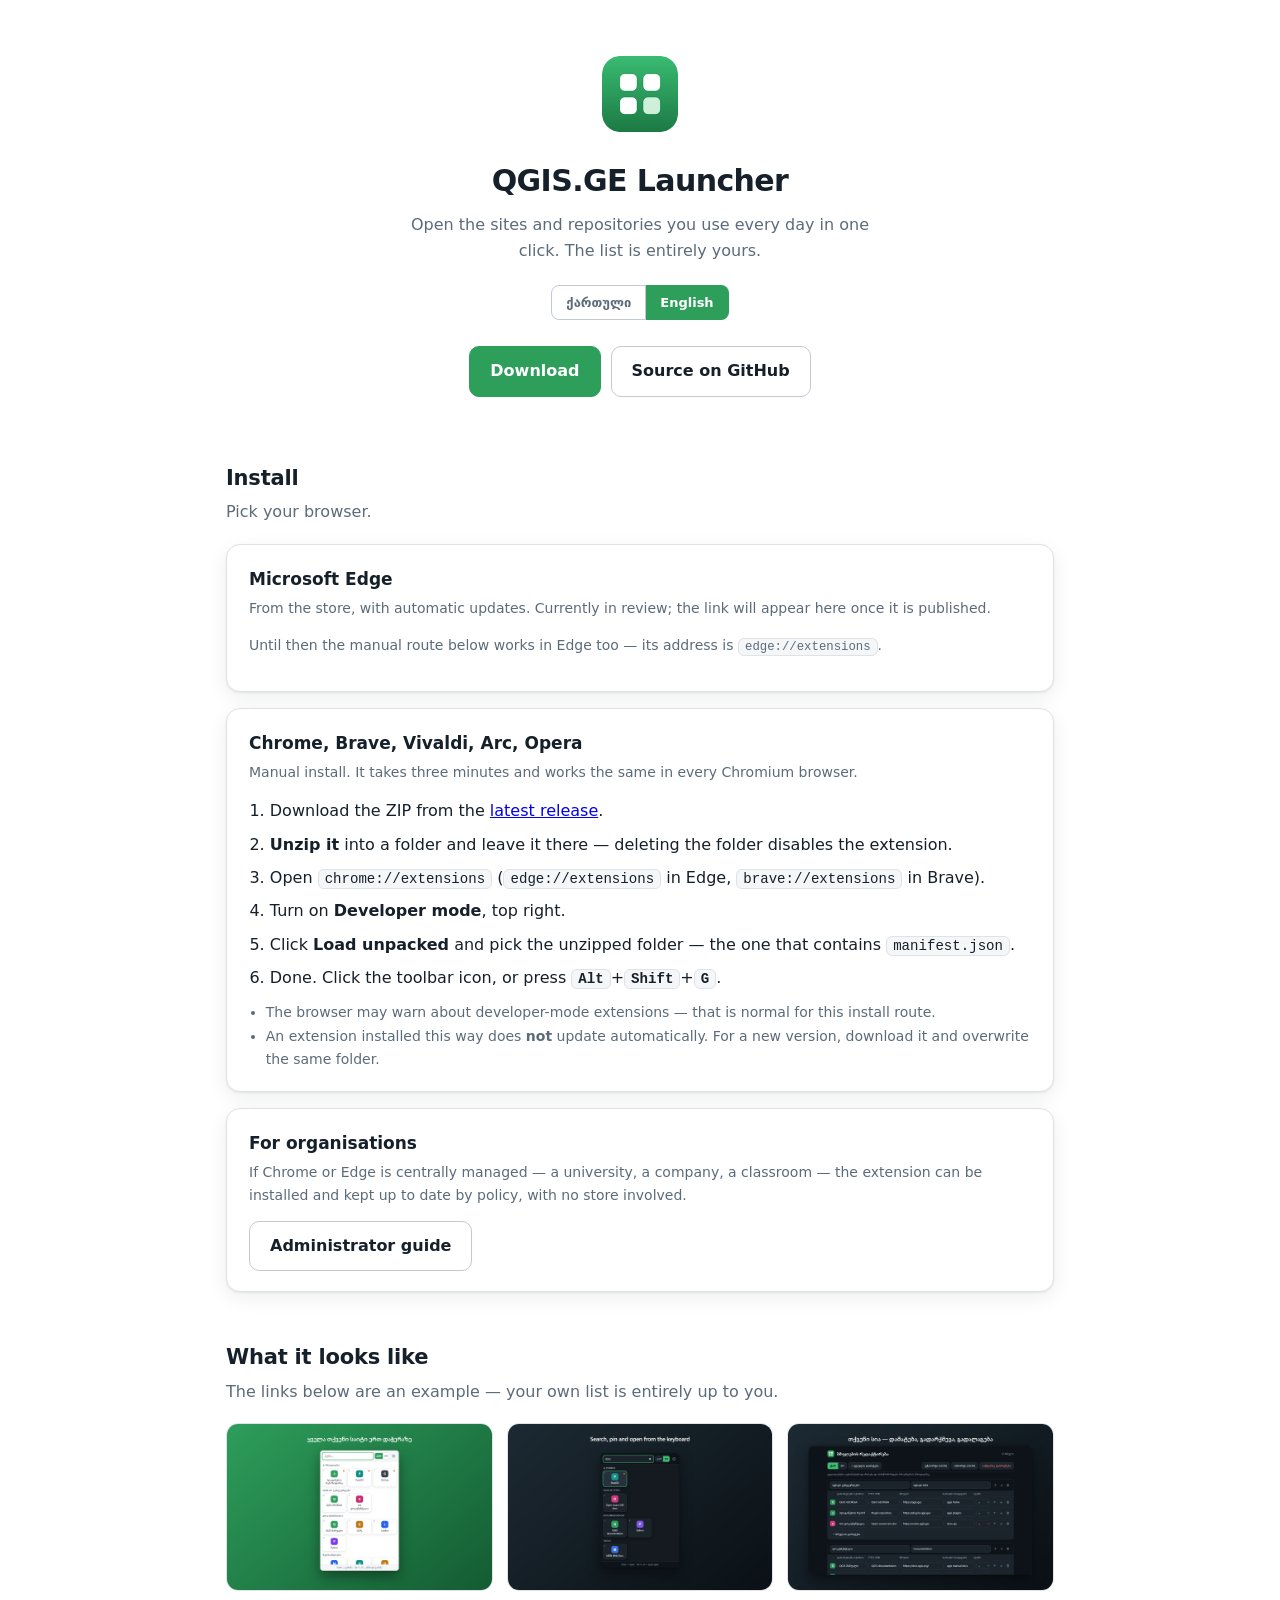
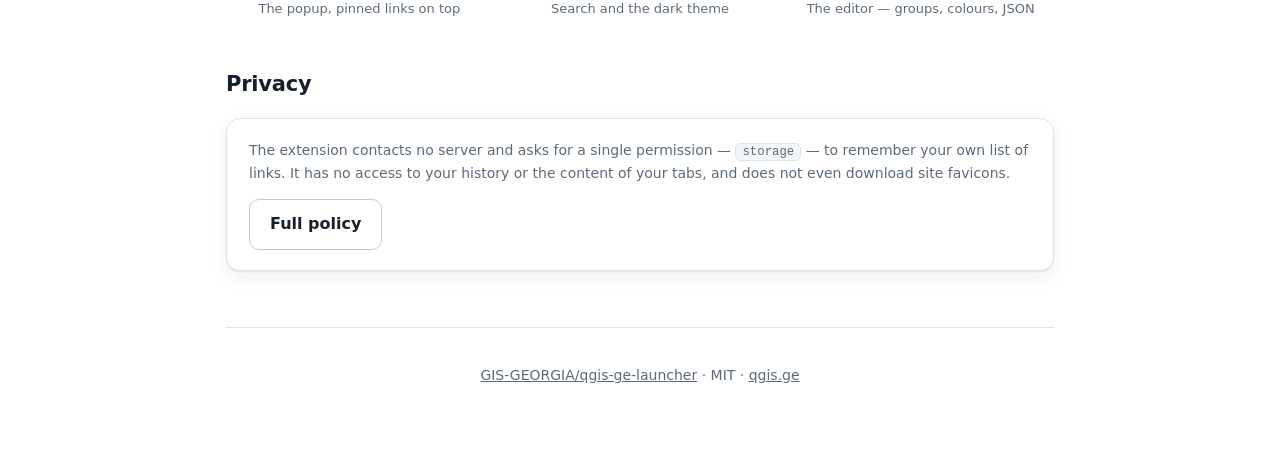
==== docs/index.html @ 1cd2fc41 "Add an install page, a signed .crx path, and a region request Three routes to Chrome users, since th" ====
<!DOCTYPE html>
<html lang="ka" data-lang="ka">
<head>
<meta charset="utf-8">
<meta name="viewport" content="width=device-width, initial-scale=1">
<title>QGIS.GE Launcher — დაყენება</title>
<meta name="description" content="QGIS.GE Launcher — ბრაუზერის გაფართოება სწრაფი ბმულებისთვის. დაყენების ინსტრუქცია Edge-ისა და Chrome-ისთვის.">
<link rel="icon" href="img/icon128.png">
<style>
  :root {
    color-scheme: light;
    --bg: #ffffff;
    --bg-sunken: #f4f6f8;
    --bg-raised: #ffffff;
    --border: #dfe3e8;
    --border-strong: #c3cad2;
    --text: #16202a;
    --text-dim: #5c6b7a;
    --accent: #2e9e5b;
    --accent-fg: #ffffff;
    --shadow: 0 1px 2px rgba(16,24,32,.08), 0 6px 20px rgba(16,24,32,.07);
  }
  @media (prefers-color-scheme: dark) {
    :root:not([data-theme="light"]) {
      color-scheme: dark;
      --bg: #141a20; --bg-sunken: #0e1319; --bg-raised: #1b232b;
      --border: #2a343e; --border-strong: #3c4854;
      --text: #e6edf3; --text-dim: #93a1af;
      --accent: #3fbb72; --accent-fg: #06130b;
      --shadow: 0 1px 2px rgba(0,0,0,.4), 0 6px 22px rgba(0,0,0,.35);
    }
  }
  * { box-sizing: border-box; }
  body {
    margin: 0;
    background: var(--bg);
    color: var(--text);
    font: 16px/1.65 "Segoe UI", system-ui, -apple-system, "Noto Sans Georgian", sans-serif;
    -webkit-font-smoothing: antialiased;
  }
  .wrap { max-width: 860px; margin: 0 auto; padding: 0 16px 72px; }

  header { text-align: center; padding: 56px 0 8px; }
  header img { width: 76px; height: 76px; border-radius: 18px; }
  h1 { margin: 16px 0 6px; font-size: 30px; font-weight: 700; letter-spacing: -.02em; }
  .tagline { margin: 0 auto; max-width: 30em; color: var(--text-dim); }

  .lang { display: flex; justify-content: center; gap: 0; margin: 20px 0 0; }
  .lang button {
    border: 1px solid var(--border-strong); background: var(--bg-raised);
    color: var(--text-dim); font: inherit; font-size: 13px; font-weight: 700;
    padding: 6px 14px; cursor: pointer;
  }
  .lang button:first-child { border-radius: 8px 0 0 8px; }
  .lang button:last-child { border-radius: 0 8px 8px 0; border-left: 0; }
  .lang button[aria-pressed="true"] { background: var(--accent); color: var(--accent-fg); border-color: var(--accent); }

  .cta { display: flex; flex-wrap: wrap; gap: 10px; justify-content: center; margin: 26px 0 8px; }
  .btn {
    display: inline-block; padding: 11px 20px; border-radius: 10px;
    border: 1px solid var(--border-strong); background: var(--bg-raised);
    color: inherit; text-decoration: none; font-weight: 600;
  }
  .btn:hover { border-color: var(--accent); }
  .btn-primary { background: var(--accent); border-color: var(--accent); color: var(--accent-fg); }
  .btn-primary:hover { filter: brightness(1.06); }

  h2 { margin: 48px 0 4px; font-size: 21px; font-weight: 700; letter-spacing: -.01em; }
  h2 + .lead { margin: 0 0 18px; color: var(--text-dim); }

  .card {
    border: 1px solid var(--border); border-radius: 14px;
    background: var(--bg-raised); box-shadow: var(--shadow);
    padding: 20px 22px; margin: 16px 0;
  }
  .card h3 { margin: 0 0 4px; font-size: 17px; font-weight: 700; }
  .card .note { margin: 0 0 14px; color: var(--text-dim); font-size: 14px; }
  ol { margin: 0; padding-left: 1.3em; }
  ol li { margin: 7px 0; }
  ul.plain { margin: 10px 0 0; padding-left: 1.2em; color: var(--text-dim); font-size: 14px; }

  code, kbd {
    font-family: ui-monospace, "Cascadia Mono", Consolas, monospace;
    font-size: .88em; background: var(--bg-sunken);
    border: 1px solid var(--border); border-radius: 6px; padding: 1px 6px;
  }
  kbd { font-weight: 600; }

  .shots { display: grid; grid-template-columns: repeat(auto-fit, minmax(240px, 1fr)); gap: 14px; margin-top: 18px; }
  .shots figure { margin: 0; }
  .shots img { width: 100%; border-radius: 12px; border: 1px solid var(--border); display: block; }
  .shots figcaption { margin-top: 7px; font-size: 13px; color: var(--text-dim); text-align: center; }

  footer { margin-top: 56px; padding-top: 22px; border-top: 1px solid var(--border); color: var(--text-dim); font-size: 14px; text-align: center; }
  footer a { color: inherit; }

  [data-en] { display: none; }
  html[data-lang="en"] [data-ka] { display: none; }
  html[data-lang="en"] [data-en] { display: revert; }
</style>
</head>
<body>
<div class="wrap">

  <header>
    <img src="img/icon128.png" alt="">
    <h1>QGIS.GE Launcher</h1>
    <p class="tagline">
      <span data-ka>ერთი დაჭერით გახსენით საიტები და რეპოზიტორიები, რომლებსაც ყოველდღე იყენებთ. სია სრულად თქვენია.</span>
      <span data-en>Open the sites and repositories you use every day in one click. The list is entirely yours.</span>
    </p>
    <div class="lang" role="group" aria-label="Language">
      <button type="button" data-set-lang="ka" aria-pressed="true">ქართული</button>
      <button type="button" data-set-lang="en" aria-pressed="false">English</button>
    </div>
    <div class="cta">
      <a class="btn btn-primary" href="https://github.com/GIS-GEORGIA/qgis-ge-launcher/releases/latest">
        <span data-ka>ჩამოტვირთვა</span><span data-en>Download</span>
      </a>
      <a class="btn" href="https://github.com/GIS-GEORGIA/qgis-ge-launcher">
        <span data-ka>კოდი GitHub-ზე</span><span data-en>Source on GitHub</span>
      </a>
    </div>
  </header>

  <h2><span data-ka>დაყენება</span><span data-en>Install</span></h2>
  <p class="lead">
    <span data-ka>აირჩიეთ თქვენი ბრაუზერი.</span>
    <span data-en>Pick your browser.</span>
  </p>

  <div class="card">
    <h3>Microsoft Edge</h3>
    <p class="note">
      <span data-ka>მაღაზიიდან — ავტომატური განახლებით. ამჟამად განხილვის პროცესშია; ბმული აქ გამოჩნდება, როგორც კი გამოქვეყნდება.</span>
      <span data-en>From the store, with automatic updates. Currently in review; the link will appear here once it is published.</span>
    </p>
    <p class="note">
      <span data-ka>მანამდე Edge-ზეც მუშაობს ქვემოთ აღწერილი ხელით დაყენება — Edge-ზე მისამართია <code>edge://extensions</code>.</span>
      <span data-en>Until then the manual route below works in Edge too — its address is <code>edge://extensions</code>.</span>
    </p>
  </div>

  <div class="card">
    <h3>Chrome, Brave, Vivaldi, Arc, Opera</h3>
    <p class="note">
      <span data-ka>ხელით დაყენება. სამი წუთი სჭირდება და ყველა Chromium ბრაუზერში ერთნაირად მუშაობს.</span>
      <span data-en>Manual install. It takes three minutes and works the same in every Chromium browser.</span>
    </p>
    <ol>
      <li>
        <span data-ka>ჩამოტვირთეთ <a href="https://github.com/GIS-GEORGIA/qgis-ge-launcher/releases/latest">ბოლო გამოშვების</a> ZIP ფაილი.</span>
        <span data-en>Download the ZIP from the <a href="https://github.com/GIS-GEORGIA/qgis-ge-launcher/releases/latest">latest release</a>.</span>
      </li>
      <li>
        <span data-ka><b>ამოხსენით</b> ცალკე საქაღალდეში და დატოვეთ იქ — წაშლის შემთხვევაში გაფართოება გაითიშება.</span>
        <span data-en><b>Unzip it</b> into a folder and leave it there — deleting the folder disables the extension.</span>
      </li>
      <li>
        <span data-ka>გახსენით <code>chrome://extensions</code> (Edge-ზე <code>edge://extensions</code>, Brave-ზე <code>brave://extensions</code>).</span>
        <span data-en>Open <code>chrome://extensions</code> (<code>edge://extensions</code> in Edge, <code>brave://extensions</code> in Brave).</span>
      </li>
      <li>
        <span data-ka>ზედა მარჯვენა კუთხეში ჩართეთ <b>Developer mode</b> / <b>დეველოპერის რეჟიმი</b>.</span>
        <span data-en>Turn on <b>Developer mode</b>, top right.</span>
      </li>
      <li>
        <span data-ka>დააჭირეთ <b>Load unpacked</b> და აირჩიეთ ამოხსნილი საქაღალდე — ის, რომელშიც <code>manifest.json</code> დევს.</span>
        <span data-en>Click <b>Load unpacked</b> and pick the unzipped folder — the one that contains <code>manifest.json</code>.</span>
      </li>
      <li>
        <span data-ka>მზადაა. დააჭირეთ ხატულას ხელსაწყოთა ზოლში, ან <kbd>Alt</kbd>+<kbd>Shift</kbd>+<kbd>G</kbd>.</span>
        <span data-en>Done. Click the toolbar icon, or press <kbd>Alt</kbd>+<kbd>Shift</kbd>+<kbd>G</kbd>.</span>
      </li>
    </ol>
    <ul class="plain">
      <li>
        <span data-ka>ბრაუზერმა შეიძლება აჩვენოს შეტყობინება დეველოპერის რეჟიმის გაფართოებების შესახებ — ეს ნორმალურია ამ გზით დაყენებისას.</span>
        <span data-en>The browser may warn about developer-mode extensions — that is normal for this install route.</span>
      </li>
      <li>
        <span data-ka>ასე დაყენებული გაფართოება ავტომატურად <b>არ</b> განახლდება. ახალი ვერსიისთვის ჩამოტვირთეთ და იგივე საქაღალდეზე გადააწერეთ.</span>
        <span data-en>An extension installed this way does <b>not</b> update automatically. For a new version, download it and overwrite the same folder.</span>
      </li>
    </ul>
  </div>

  <div class="card">
    <h3><span data-ka>ორგანიზაციისთვის</span><span data-en>For organisations</span></h3>
    <p class="note">
      <span data-ka>თუ Chrome ან Edge ცენტრალიზებულად იმართება — უნივერსიტეტში, კომპანიაში, საკლასო ოთახში — გაფართოება შეიძლება ავტომატურად დაყენდეს და განახლდეს ჯგუფური პოლიტიკით, მაღაზიის გარეშე.</span>
      <span data-en>If Chrome or Edge is centrally managed — a university, a company, a classroom — the extension can be installed and kept up to date by policy, with no store involved.</span>
    </p>
    <p style="margin:0">
      <a class="btn" href="https://github.com/GIS-GEORGIA/qgis-ge-launcher/blob/main/docs/ENTERPRISE.md">
        <span data-ka>ინსტრუქცია ადმინისტრატორებისთვის</span><span data-en>Administrator guide</span>
      </a>
    </p>
  </div>

  <h2><span data-ka>როგორ გამოიყურება</span><span data-en>What it looks like</span></h2>
  <p class="lead">
    <span data-ka>ქვემოთ ნაჩვენები ბმულები მაგალითია — თქვენი სია სრულად თქვენ განსაზღვრავთ.</span>
    <span data-en>The links below are an example — your own list is entirely up to you.</span>
  </p>
  <div class="shots">
    <figure>
      <img src="img/popup-light.png" alt="">
      <figcaption>
        <span data-ka>ბმულების ფანჯარა, რჩეულები ზემოთ</span>
        <span data-en>The popup, pinned links on top</span>
      </figcaption>
    </figure>
    <figure>
      <img src="img/popup-dark-search.png" alt="">
      <figcaption>
        <span data-ka>ძებნა და მუქი თემა</span>
        <span data-en>Search and the dark theme</span>
      </figcaption>
    </figure>
    <figure>
      <img src="img/options.png" alt="">
      <figcaption>
        <span data-ka>რედაქტორი — ჯგუფები, ფერები, JSON</span>
        <span data-en>The editor — groups, colours, JSON</span>
      </figcaption>
    </figure>
  </div>

  <h2><span data-ka>პრივატულობა</span><span data-en>Privacy</span></h2>
  <div class="card">
    <p class="note" style="margin:0">
      <span data-ka>გაფართოება არცერთ სერვერს არ უკავშირდება და ითხოვს ერთადერთ ნებართვას — <code>storage</code> — რომ თქვენივე ბმულების სია დაიმახსოვროს. არც ისტორიაზე, არც ჩანართების შიგთავსზე წვდომა არ აქვს; საიტების ხატულებსაც კი არ ჩამოტვირთავს.</span>
      <span data-en>The extension contacts no server and asks for a single permission — <code>storage</code> — to remember your own list of links. It has no access to your history or the content of your tabs, and does not even download site favicons.</span>
    </p>
    <p style="margin:14px 0 0">
      <a class="btn" href="https://github.com/GIS-GEORGIA/qgis-ge-launcher/blob/main/PRIVACY.md">
        <span data-ka>სრული პოლიტიკა</span><span data-en>Full policy</span>
      </a>
    </p>
  </div>

  <footer>
    <p>
      <a href="https://github.com/GIS-GEORGIA/qgis-ge-launcher">GIS-GEORGIA/qgis-ge-launcher</a>
      · MIT ·
      <a href="https://qgis.ge/">qgis.ge</a>
    </p>
  </footer>

</div>

<script>
  var root = document.documentElement;
  var stored = null;
  try { stored = localStorage.getItem('lang'); } catch (e) {}
  if (stored !== 'ka' && stored !== 'en') {
    stored = (navigator.language || '').toLowerCase().indexOf('ka') === 0 ? 'ka' : 'en';
  }
  setLang(stored);

  document.querySelectorAll('[data-set-lang]').forEach(function (b) {
    b.addEventListener('click', function () { setLang(b.dataset.setLang); });
  });

  function setLang(lang) {
    if (lang !== 'ka' && lang !== 'en') lang = 'ka';
    root.dataset.lang = lang;
    root.lang = lang;
    document.querySelectorAll('[data-set-lang]').forEach(function (b) {
      b.setAttribute('aria-pressed', String(b.dataset.setLang === lang));
    });
    try { localStorage.setItem('lang', lang); } catch (e) {}
  }
</script>
</body>
</html>
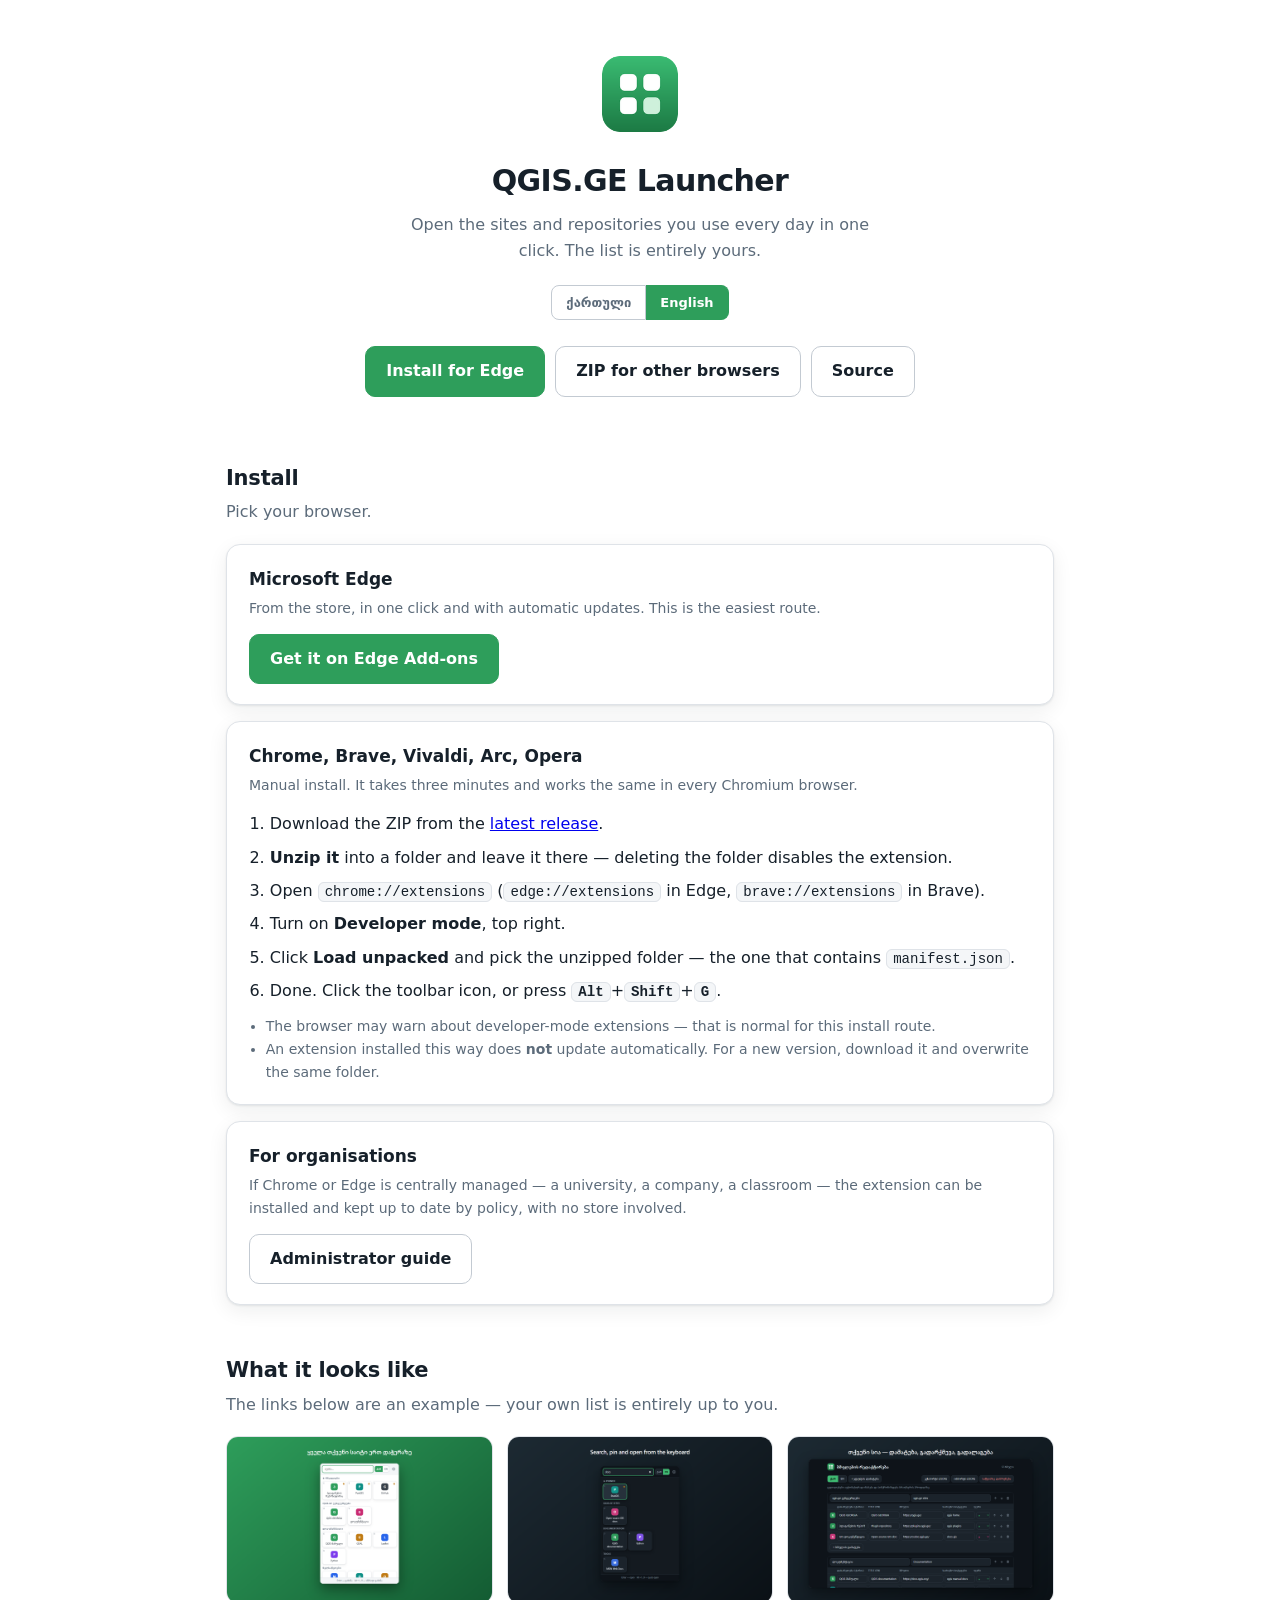
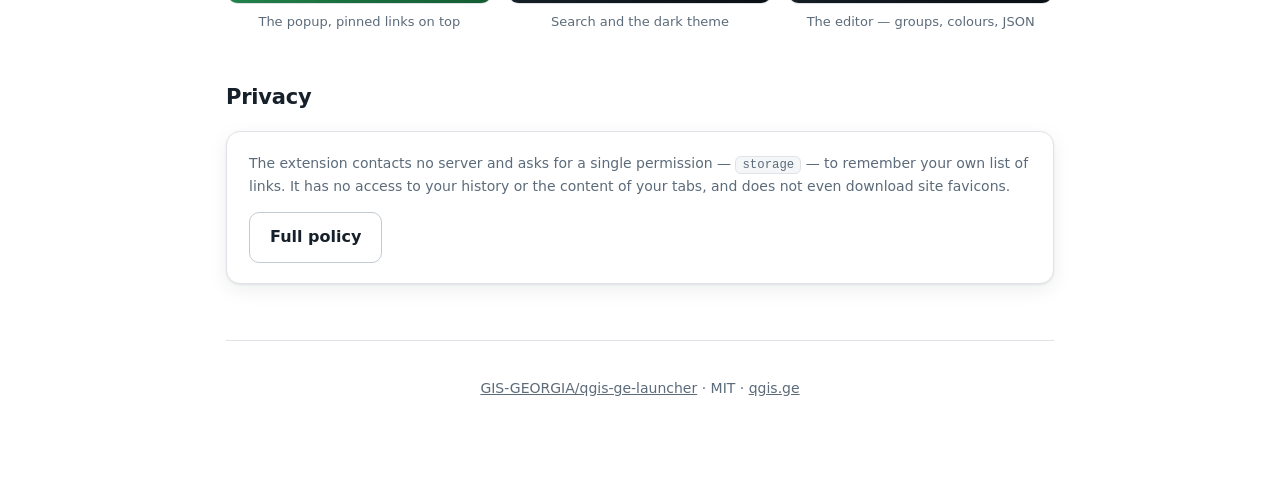
==== commit ca0396e4: "Point the install page at the published Edge listing v1.0.0 passed certification, so Edge Add-ons be" ====
--- a/docs/index.html
+++ b/docs/index.html
@@ -114,11 +114,14 @@
       <button type="button" data-set-lang="en" aria-pressed="false">English</button>
     </div>
     <div class="cta">
-      <a class="btn btn-primary" href="https://github.com/GIS-GEORGIA/qgis-ge-launcher/releases/latest">
-        <span data-ka>ჩამოტვირთვა</span><span data-en>Download</span>
+      <a class="btn btn-primary" href="https://microsoftedge.microsoft.com/addons/detail/mehgilbmgbbcgpmfcdgdmemnmnpkfaom">
+        <span data-ka>დაყენება Edge-ზე</span><span data-en>Install for Edge</span>
+      </a>
+      <a class="btn" href="https://github.com/GIS-GEORGIA/qgis-ge-launcher/releases/latest">
+        <span data-ka>ZIP სხვა ბრაუზერებისთვის</span><span data-en>ZIP for other browsers</span>
       </a>
       <a class="btn" href="https://github.com/GIS-GEORGIA/qgis-ge-launcher">
-        <span data-ka>კოდი GitHub-ზე</span><span data-en>Source on GitHub</span>
+        <span data-ka>კოდი</span><span data-en>Source</span>
       </a>
     </div>
   </header>
@@ -132,12 +135,13 @@
   <div class="card">
     <h3>Microsoft Edge</h3>
     <p class="note">
-      <span data-ka>მაღაზიიდან — ავტომატური განახლებით. ამჟამად განხილვის პროცესშია; ბმული აქ გამოჩნდება, როგორც კი გამოქვეყნდება.</span>
-      <span data-en>From the store, with automatic updates. Currently in review; the link will appear here once it is published.</span>
-    </p>
-    <p class="note">
-      <span data-ka>მანამდე Edge-ზეც მუშაობს ქვემოთ აღწერილი ხელით დაყენება — Edge-ზე მისამართია <code>edge://extensions</code>.</span>
-      <span data-en>Until then the manual route below works in Edge too — its address is <code>edge://extensions</code>.</span>
+      <span data-ka>მაღაზიიდან, ერთი დაჭერით და ავტომატური განახლებით. ეს ყველაზე მარტივი გზაა.</span>
+      <span data-en>From the store, in one click and with automatic updates. This is the easiest route.</span>
+    </p>
+    <p style="margin:0">
+      <a class="btn btn-primary" href="https://microsoftedge.microsoft.com/addons/detail/mehgilbmgbbcgpmfcdgdmemnmnpkfaom">
+        <span data-ka>Edge Add-ons-ზე გადასვლა</span><span data-en>Get it on Edge Add-ons</span>
+      </a>
     </p>
   </div>
 
